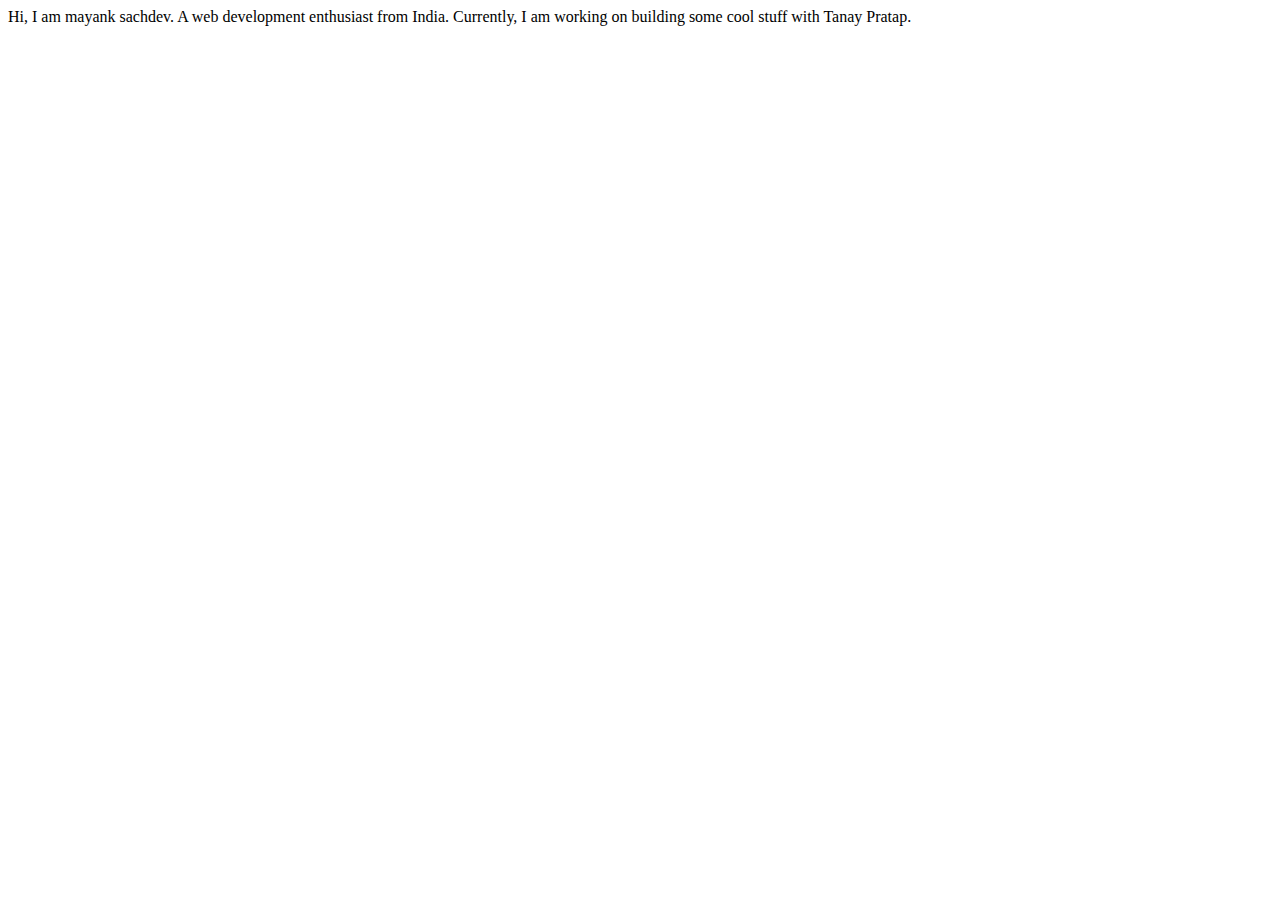
==== index.html @ 71a206fb "added some details about myself" ====
<!DOCTYPE html>
<html lang="en">
<head>
    <meta charset="UTF-8">
    <meta http-equiv="X-UA-Compatible" content="IE=edge">
    <meta name="viewport" content="width=device-width, initial-scale=1.0">
    <title>Mark15 projects</title>
</head>
<body>
    Hi, I am mayank sachdev. A web development enthusiast from India. Currently, I am working on building some cool stuff with Tanay Pratap.
</body>
</html>
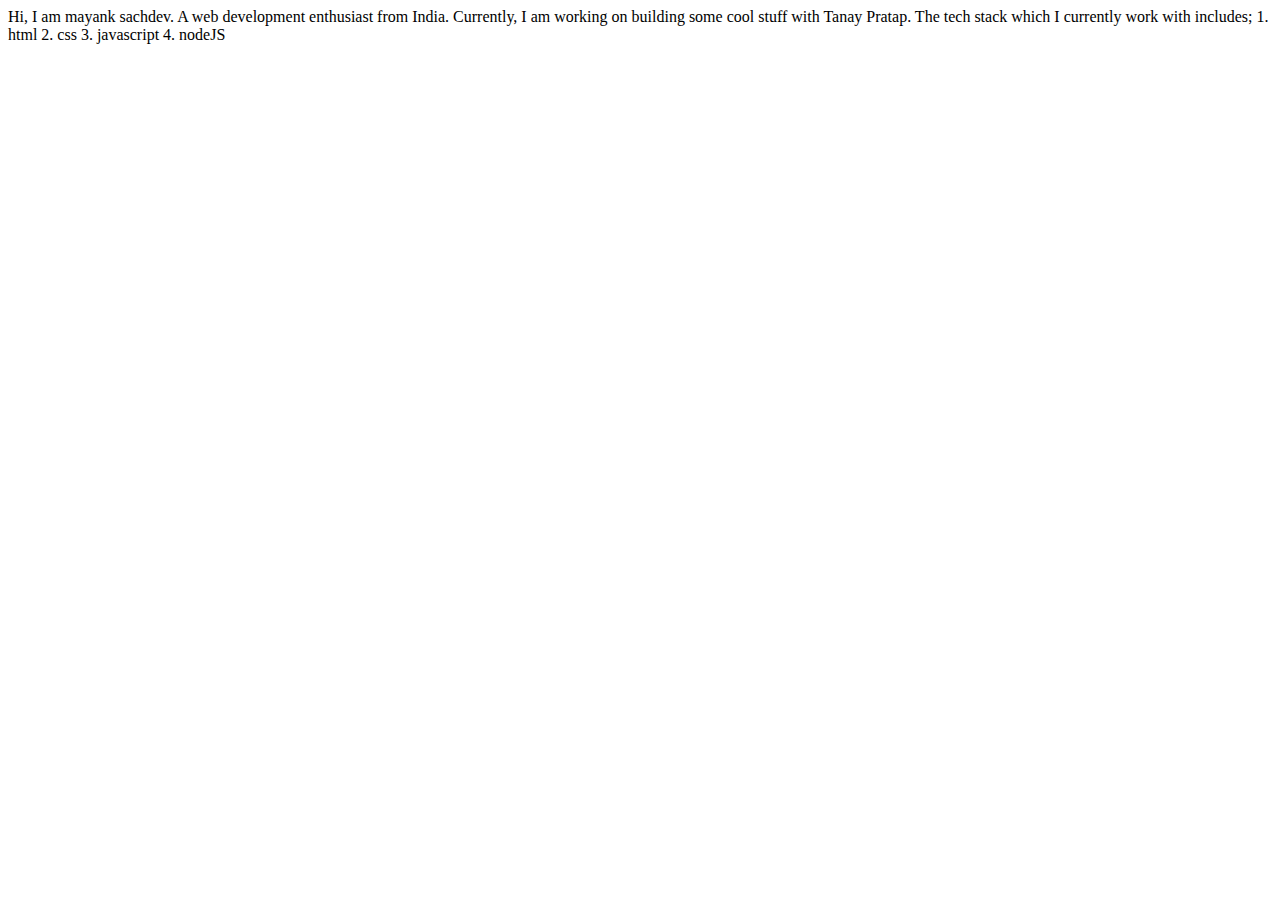
==== commit e91c0380: "added my tech stack" ====
--- a/index.html
+++ b/index.html
@@ -8,5 +8,10 @@
 </head>
 <body>
     Hi, I am mayank sachdev. A web development enthusiast from India. Currently, I am working on building some cool stuff with Tanay Pratap.
+    The tech stack which I currently work with includes;
+    1. html 
+    2. css
+    3. javascript
+    4. nodeJS 
 </body>
 </html>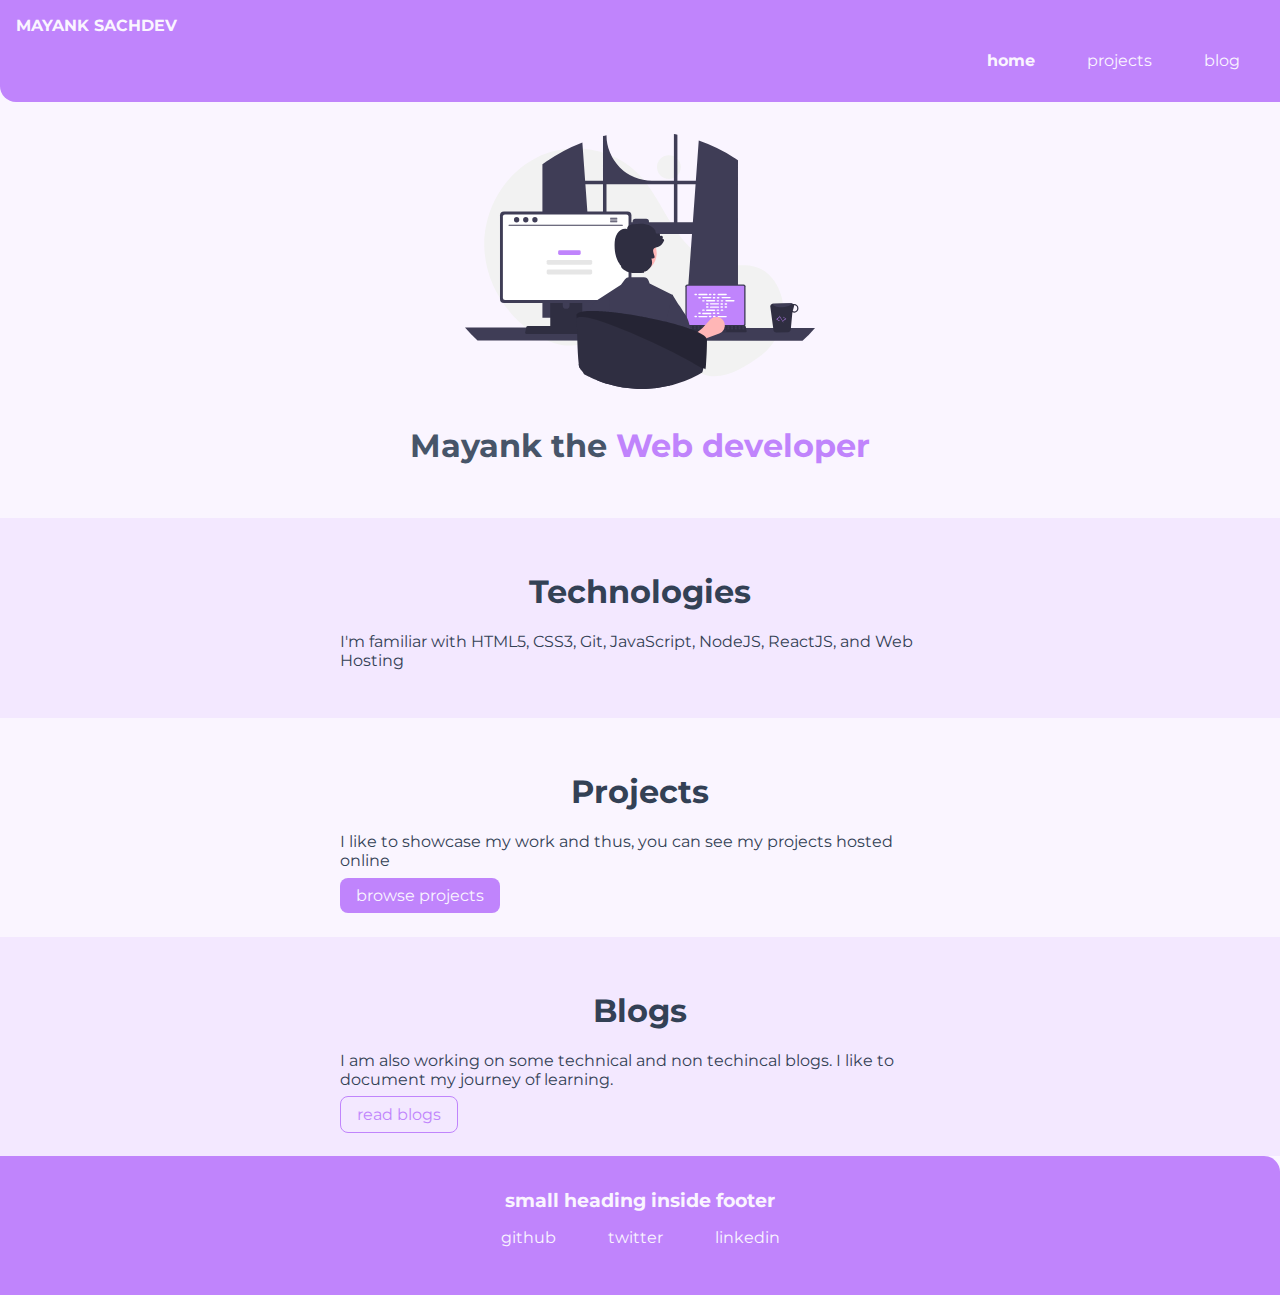
==== commit cebf5efd: "feat: created basic structure of different pages of portfolio" ====
--- a/index.html
+++ b/index.html
@@ -1,17 +1,81 @@
 <!DOCTYPE html>
 <html lang="en">
+
 <head>
     <meta charset="UTF-8">
     <meta http-equiv="X-UA-Compatible" content="IE=edge">
     <meta name="viewport" content="width=device-width, initial-scale=1.0">
-    <title>Mark15 projects</title>
+    <title>my portfolio</title>
+    <link href="library/component-style.css" rel="stylesheet" />
 </head>
+
 <body>
-    Hi, I am mayank sachdev. A web development enthusiast from India. Currently, I am working on building some cool stuff with Tanay Pratap.
-    The tech stack which I currently work with includes;
-    1. html 
-    2. css
-    3. javascript
-    4. nodeJS 
+    <nav class="navigation">
+        <div class="container">
+            <div class="nav-brand ">MAYANK SACHDEV</div>
+            <ul class="list-no-bullets nav-pills">
+                <li class="list-item-inline">
+                    <a class="link link-active" href="index.html">home</a>
+                </li>
+                <li class="list-item-inline">
+                    <a class="link" href="projects.html">projects</a>
+                </li>
+                <li class="list-item-inline">
+                    <a class="link" href="blog.html">blog</a>
+                </li>
+            </ul>
+        </div>
+
+
+    </nav>
+
+    <header class="hero">
+        <img class="hero-image" src="/library/hero.svg"
+            alt="mayank the web developer portfolio logo: a guy sitting infront of a computer, coding for his next project ">
+        <h1 class="hero-heading">Mayank the <span class="hero-heading-inverted">Web developer</span></h1>
+    </header>
+    <section class="section section-ow">
+        <div class="container container-center">
+            <h1>Technologies</h1>
+            <p>I'm familiar with HTML5, CSS3, Git, JavaScript, NodeJS, ReactJS, and Web Hosting</p>
+        </div>
+    </section>
+    <section class="section">
+        <div class="container container-center">
+            <h1>Projects</h1>
+            <p>I like to showcase my work and thus, you can see my projects hosted online </p>
+            <a class="link link-primary" href="/" >browse projects</a>
+        </div>
+    </section>
+
+    <section class="section section-ow">
+        <div class="container container-center">
+            <h1>Blogs</h1>
+            <p>I am also working on some technical and non techincal blogs. I like to document my journey of learning.</p>
+            <a class="link link-secondary" href=" ">read blogs</a>
+        </div>
+    </section>
+
+    <footer class="footer">
+        <div class="footer-header">small heading inside footer</div>
+        <ul class="social-links list-no-bullets">
+            <li class="list-item-inline">
+                <a class="link" href="/"> github</a>
+            </li>
+            <li class="list-item-inline">
+                <a class="link" href="/">twitter</a>
+            </li>
+            <li class="list-item-inline">
+                <a class="link" href="/">linkedin</a>
+            </li>
+
+
+
+        </ul>
+
+    </footer>
+
+
 </body>
+
 </html>--- a/library/component-style.css
+++ b/library/component-style.css
@@ -0,0 +1,141 @@
+@import url('https://fonts.googleapis.com/css2?family=Martel:wght@400;700&family=Montserrat:wght@400;700&display=swap');
+
+
+:root {
+    --primary-color:
+        #c084fc;
+    --secondary-color: #faf5ff;
+    --ow-section: #f3e8ff;
+    --hero-heading:
+        #475569;
+
+
+
+}
+
+body {
+    font-family: 'Montserrat', sans-serif;
+    color: #334155;
+    background-color: var(--secondary-color);
+    margin: 0rem;
+}
+
+.container {
+    padding: 0rem 1rem;
+}
+
+.container-center {
+    margin: auto;
+    max-width: 600px;
+}
+
+.link {
+    text-decoration: none;
+    padding: 0.5rem 1rem;
+}
+
+.link-primary {
+    background-color: var(--primary-color);
+    border-radius: 0.5rem;
+    color: var(--secondary-color)
+}
+
+.link-secondary {
+    border: solid 1px var(--primary-color);
+    border-radius: 0.5rem;
+    color: var(--primary-color)
+}
+
+hr {
+    margin: 2rem 0rem;
+    margin-inline-start: 0px;
+    margin-inline-end: 0px;
+}
+
+.list-no-bullets {
+    list-style: none;
+}
+
+.list-item-inline {
+    display: inline;
+    padding: 0rem 0.5rem;
+}
+
+.section {
+    padding: 2rem 0rem;
+}
+
+.section h1 {
+    text-align: center;
+}
+
+.section-ow {
+    background-color: var(--ow-section);
+}
+
+.navigation {
+    background-color: var(--primary-color);
+    color: var(--secondary-color);
+    padding: 1rem 0rem;
+    border-bottom-left-radius: 1rem
+}
+
+.navigation .nav-brand {
+    font-weight: bold;
+}
+
+.navigation .link {
+    color: var(--secondary-color);
+}
+
+.navigation .nav-pills {
+    text-align: right;
+}
+
+.navigation .link-active {
+    font-weight: bold;
+}
+
+.hero {
+    padding: 2rem 0rem;
+}
+
+.hero-image {
+    margin: auto;
+    display: block;
+    max-width: 350px;
+}
+
+.hero-heading {
+    font-weight: bold;
+    color: var(--hero-heading);
+    padding-top: 1rem;
+    text-align: center;
+}
+
+.hero .hero-heading .hero-heading-inverted {
+    color: var(--primary-color)
+}
+
+.footer {
+    background-color: var(--primary-color);
+    padding: 2rem 0rem;
+    text-align: center;
+    border-top-right-radius: 1rem;
+    color: var(--secondary-color);
+    margin-left: 0rem;
+
+}
+
+.footer-header {
+    font-size: larger;
+    font-weight:bold;
+}
+
+.footer .link {
+    color: var(--secondary-color);
+}
+
+.footer ul {
+    padding-inline-start: 0px;
+}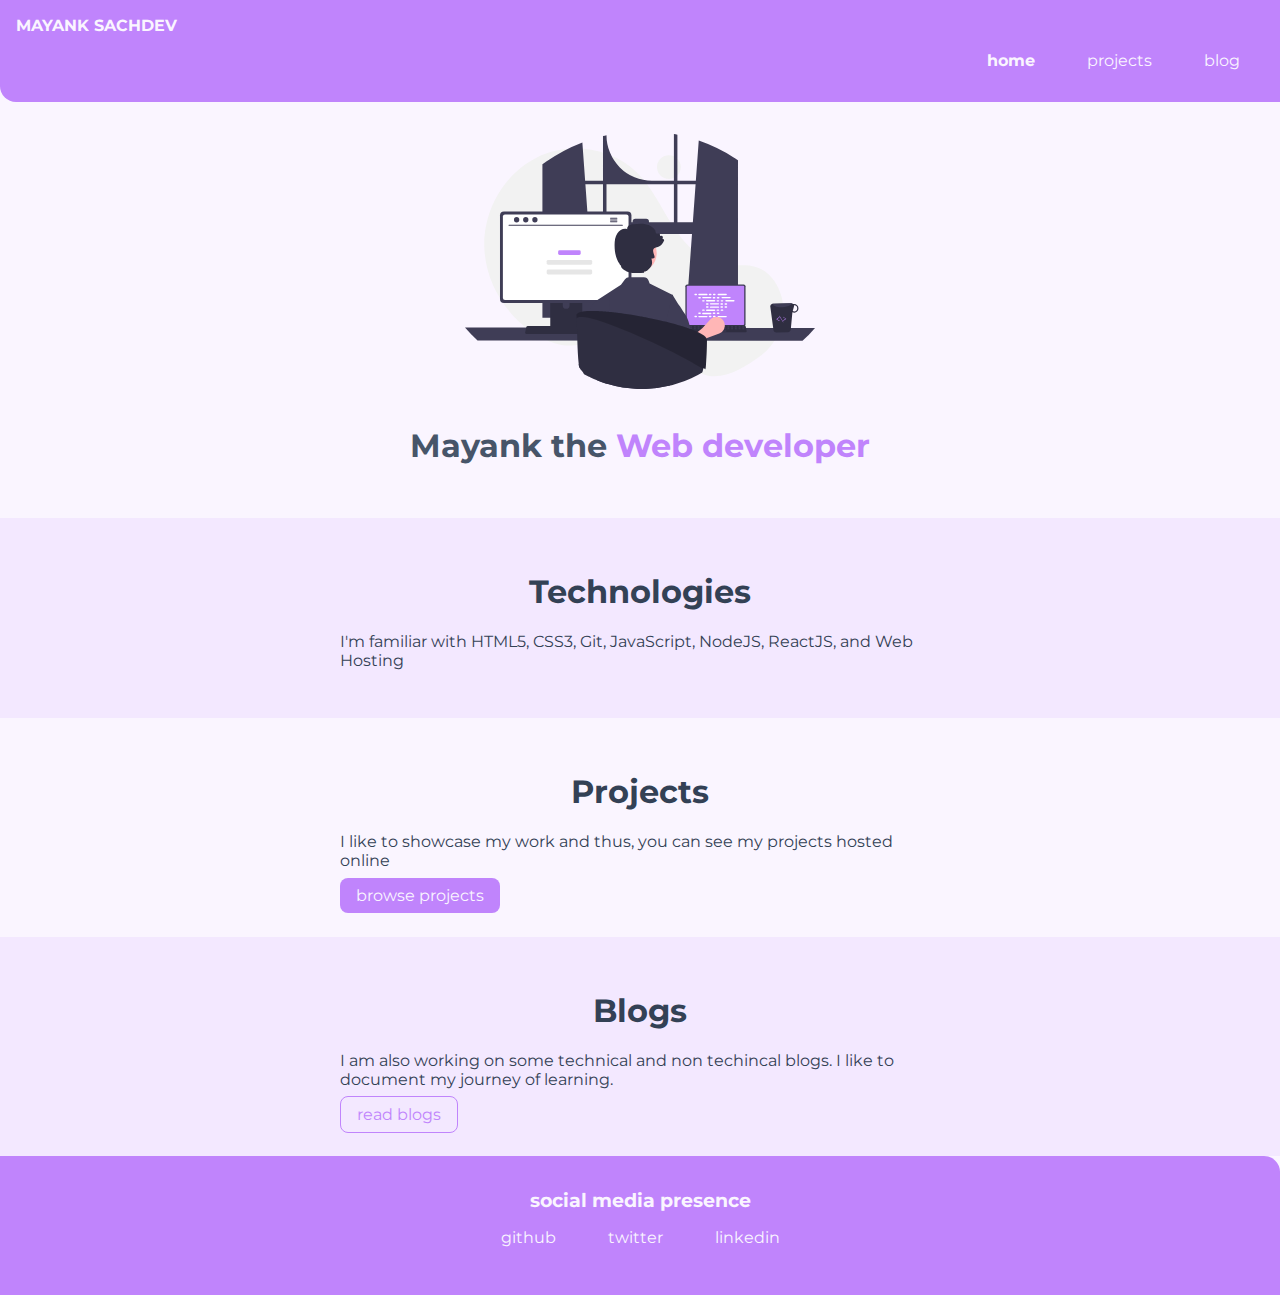
==== commit f761e9cc: "fix: fixed title of home footer" ====
--- a/index.html
+++ b/index.html
@@ -5,7 +5,7 @@
     <meta charset="UTF-8">
     <meta http-equiv="X-UA-Compatible" content="IE=edge">
     <meta name="viewport" content="width=device-width, initial-scale=1.0">
-    <title>my portfolio</title>
+    <title>Mayank sachdev|Home</title>
     <link href="library/component-style.css" rel="stylesheet" />
 </head>
 
@@ -44,29 +44,30 @@
         <div class="container container-center">
             <h1>Projects</h1>
             <p>I like to showcase my work and thus, you can see my projects hosted online </p>
-            <a class="link link-primary" href="/" >browse projects</a>
+            <a class="link link-primary" href="projects.html">browse projects</a>
         </div>
     </section>
 
     <section class="section section-ow">
         <div class="container container-center">
             <h1>Blogs</h1>
-            <p>I am also working on some technical and non techincal blogs. I like to document my journey of learning.</p>
-            <a class="link link-secondary" href=" ">read blogs</a>
+            <p>I am also working on some technical and non techincal blogs. I like to document my journey of learning.
+            </p>
+            <a class="link link-secondary" href="blog.html">read blogs</a>
         </div>
     </section>
 
     <footer class="footer">
-        <div class="footer-header">small heading inside footer</div>
+        <div class="footer-header">social media presence</div>
         <ul class="social-links list-no-bullets">
             <li class="list-item-inline">
-                <a class="link" href="/"> github</a>
+                <a class="link" href="https://github.com/mayanksachdev"> github</a>
             </li>
             <li class="list-item-inline">
-                <a class="link" href="/">twitter</a>
+                <a class="link" href="https://twitter.com/MayankkSachdev">twitter</a>
             </li>
             <li class="list-item-inline">
-                <a class="link" href="/">linkedin</a>
+                <a class="link" href="https://www.linkedin.com/in/mayank-sachdev-868427226">linkedin</a>
             </li>
 
 
--- a/library/component-style.css
+++ b/library/component-style.css
@@ -69,6 +69,7 @@
     text-align: center;
 }
 
+
 .section-ow {
     background-color: var(--ow-section);
 }
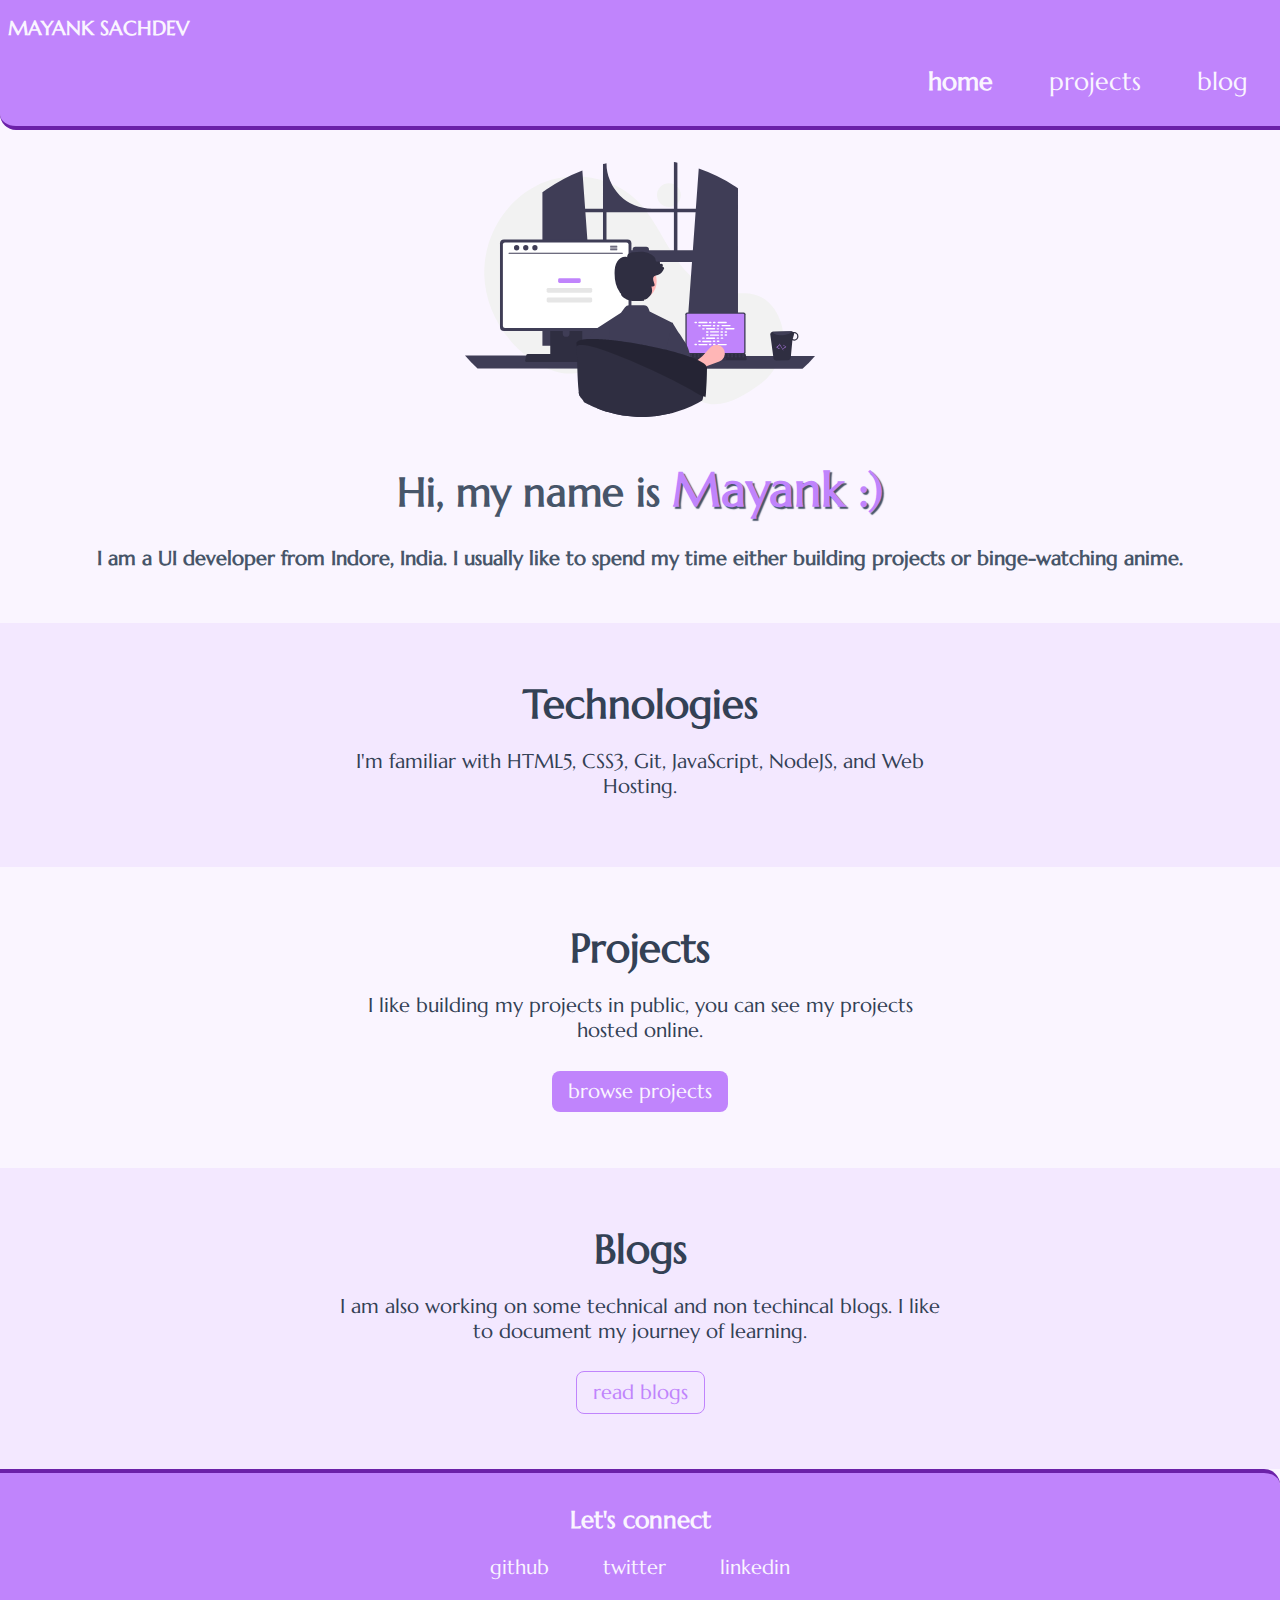
==== commit f04cd0a6: "revamped the complete website" ====
--- a/index.html
+++ b/index.html
@@ -5,7 +5,7 @@
     <meta charset="UTF-8">
     <meta http-equiv="X-UA-Compatible" content="IE=edge">
     <meta name="viewport" content="width=device-width, initial-scale=1.0">
-    <title>Mayank sachdev|Home</title>
+    <title>Mayank sachdev | Home</title>
     <link href="library/component-style.css" rel="stylesheet" />
 </head>
 
@@ -32,19 +32,27 @@
     <header class="hero">
         <img class="hero-image" src="/library/hero.svg"
             alt="mayank the web developer portfolio logo: a guy sitting infront of a computer, coding for his next project ">
-        <h1 class="hero-heading">Mayank the <span class="hero-heading-inverted">Web developer</span></h1>
+        <h1 class="hero-heading">Hi, my name is <span class="hero-heading-inverted"
+                style="text-shadow: 2px 2px 1px var(--hero-heading);font-size: larger;">Mayank :)</span></h1>
+        <p> I am a UI developer from Indore, India. I usually like to spend my time either building projects or
+            binge-watching anime.</p>
     </header>
     <section class="section section-ow">
         <div class="container container-center">
             <h1>Technologies</h1>
-            <p>I'm familiar with HTML5, CSS3, Git, JavaScript, NodeJS, ReactJS, and Web Hosting</p>
+            <p>I'm familiar with HTML5, CSS3, Git, JavaScript, NodeJS, and Web Hosting.</p>
         </div>
     </section>
     <section class="section">
         <div class="container container-center">
             <h1>Projects</h1>
-            <p>I like to showcase my work and thus, you can see my projects hosted online </p>
-            <a class="link link-primary" href="projects.html">browse projects</a>
+            <p>I like building my projects in public, you can see my projects hosted online.</p>
+            <div class="link-container">
+                <a class="link link-primary" href="projects.html">browse projects</a>
+            </div>
+
+
+
         </div>
     </section>
 
@@ -53,12 +61,15 @@
             <h1>Blogs</h1>
             <p>I am also working on some technical and non techincal blogs. I like to document my journey of learning.
             </p>
-            <a class="link link-secondary" href="blog.html">read blogs</a>
+            <div class="link-container">
+                <a class="link link-secondary" href="blog.html">read blogs</a>
+            </div>
+
         </div>
     </section>
 
     <footer class="footer">
-        <div class="footer-header">social media presence</div>
+        <div class="footer-header">Let's connect</div>
         <ul class="social-links list-no-bullets">
             <li class="list-item-inline">
                 <a class="link" href="https://github.com/mayanksachdev"> github</a>
--- a/library/component-style.css
+++ b/library/component-style.css
@@ -1,5 +1,4 @@
-@import url('https://fonts.googleapis.com/css2?family=Martel:wght@400;700&family=Montserrat:wght@400;700&display=swap');
-
+@import url('https://fonts.googleapis.com/css2?family=Marcellus&family=Martel:wght@400;700&family=Montserrat:wght@400;700&family=Shizuru&display=swap');
 
 :root {
     --primary-color:
@@ -14,18 +13,19 @@
 }
 
 body {
-    font-family: 'Montserrat', sans-serif;
+    font-family: 'Marcellus', serif;
+    font-size: 20px;
     color: #334155;
     background-color: var(--secondary-color);
     margin: 0rem;
 }
 
 .container {
-    padding: 0rem 1rem;
+    padding: 0rem 0.5rem;
 }
 
 .container-center {
-    margin: auto;
+    margin: 0rem auto;
     max-width: 600px;
 }
 
@@ -46,6 +46,13 @@
     color: var(--primary-color)
 }
 
+.link-container {
+    padding: 1rem;
+    text-align: center;
+
+}
+
+
 hr {
     margin: 2rem 0rem;
     margin-inline-start: 0px;
@@ -53,6 +60,7 @@
 }
 
 .list-no-bullets {
+    padding-inline-start: 0px;
     list-style: none;
 }
 
@@ -62,10 +70,19 @@
 }
 
 .section {
-    padding: 2rem 0rem;
+    padding: 2rem 0rem 3rem;
 }
 
 .section h1 {
+    text-align: center;
+    margin: 1.5rem 0rem 1rem;
+}
+
+.section-small {
+    font-size: 15px;
+}
+
+.section p {
     text-align: center;
 }
 
@@ -77,8 +94,10 @@
 .navigation {
     background-color: var(--primary-color);
     color: var(--secondary-color);
-    padding: 1rem 0rem;
-    border-bottom-left-radius: 1rem
+    padding: 1rem 0rem 0.25rem;
+    border-bottom-left-radius: 1rem;
+    border-bottom: 4px solid #6b21a8;
+
 }
 
 .navigation .nav-brand {
@@ -91,6 +110,7 @@
 
 .navigation .nav-pills {
     text-align: right;
+    font-size: 25px;
 }
 
 .navigation .link-active {
@@ -118,11 +138,18 @@
     color: var(--primary-color)
 }
 
+.hero p {
+    text-align: center;
+    color: var(--hero-heading);
+    font-weight: bolder;
+}
+
 .footer {
     background-color: var(--primary-color);
     padding: 2rem 0rem;
     text-align: center;
     border-top-right-radius: 1rem;
+    border-top: 4px solid #6b21a8;
     color: var(--secondary-color);
     margin-left: 0rem;
 
@@ -130,7 +157,7 @@
 
 .footer-header {
     font-size: larger;
-    font-weight:bold;
+    font-weight: bold;
 }
 
 .footer .link {
@@ -139,4 +166,15 @@
 
 .footer ul {
     padding-inline-start: 0px;
+}
+
+
+.link:hover {
+    color: #292524;
+    text-shadow: 1.5px 1px 0.5px white;
+}
+
+.link-secondary:hover {
+    color: black;
+    text-shadow: 1.5px 1px 0.5px #d8b4fe;
 }